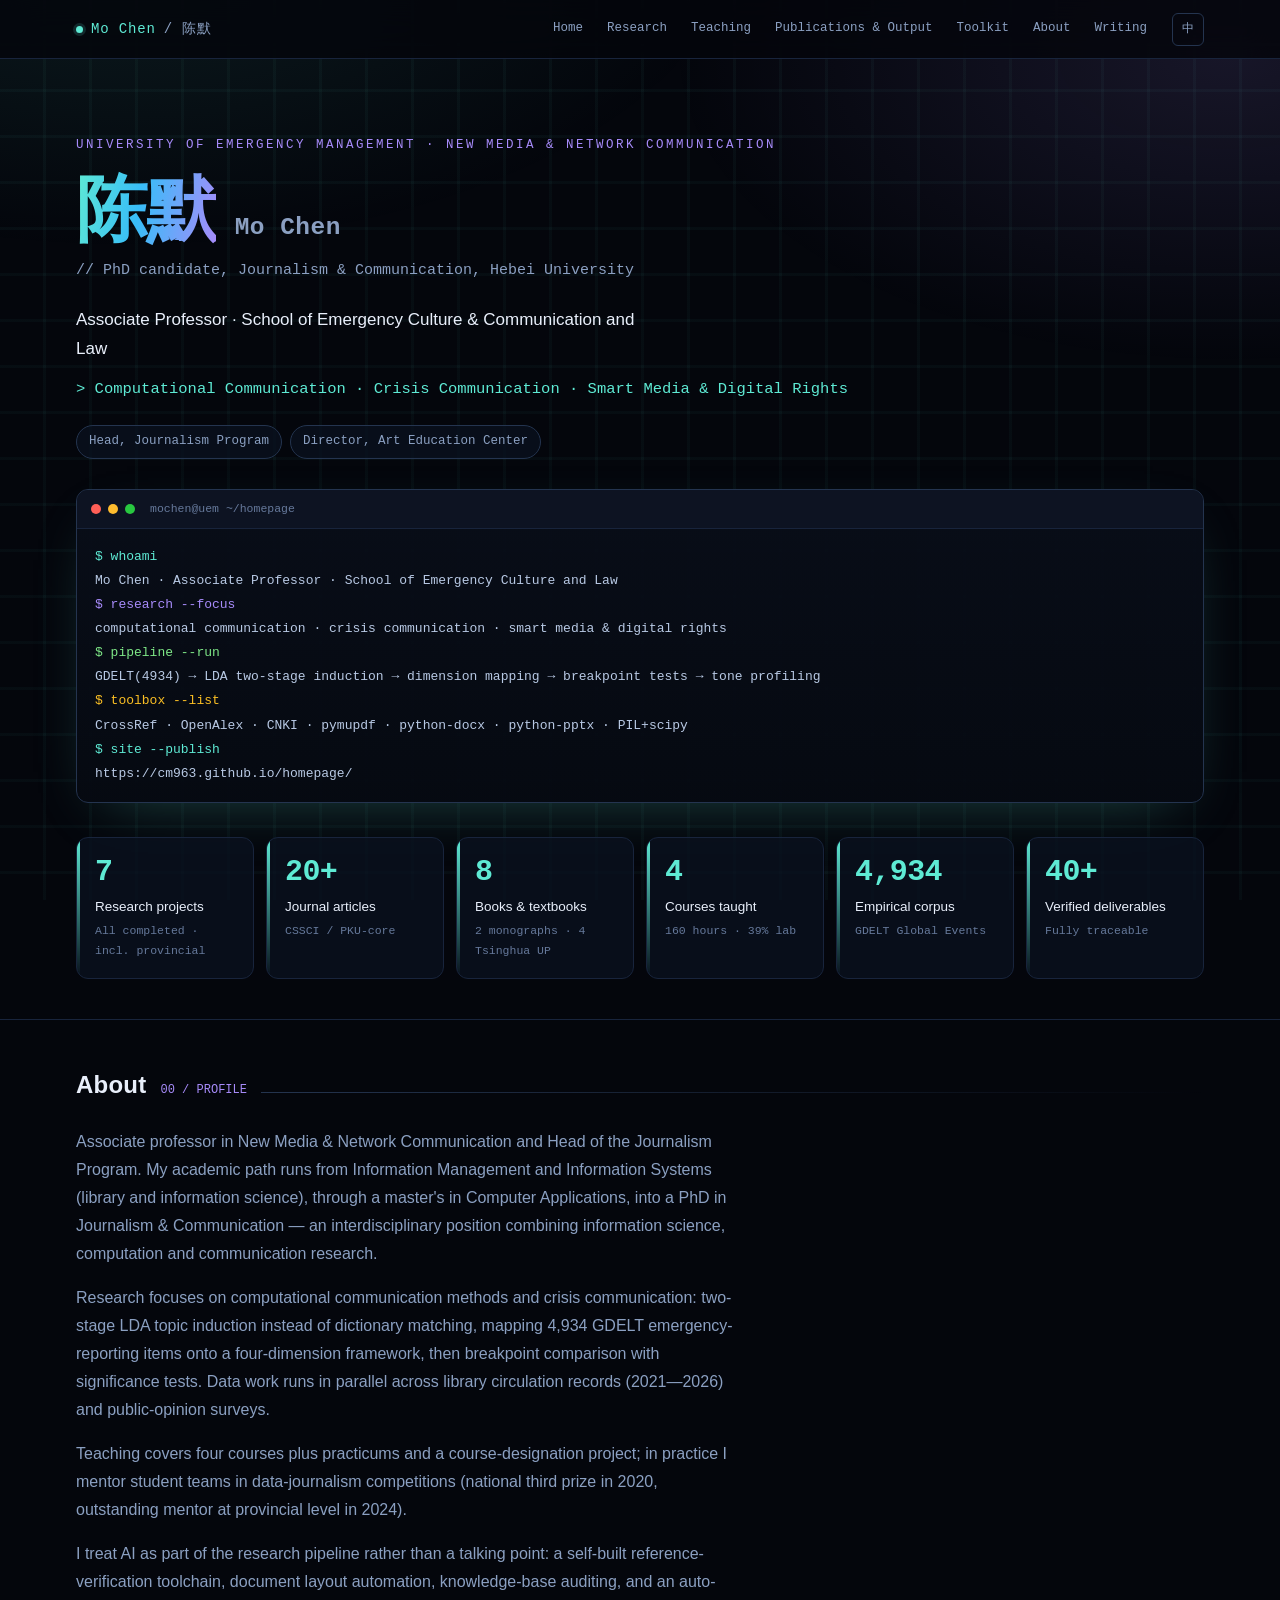
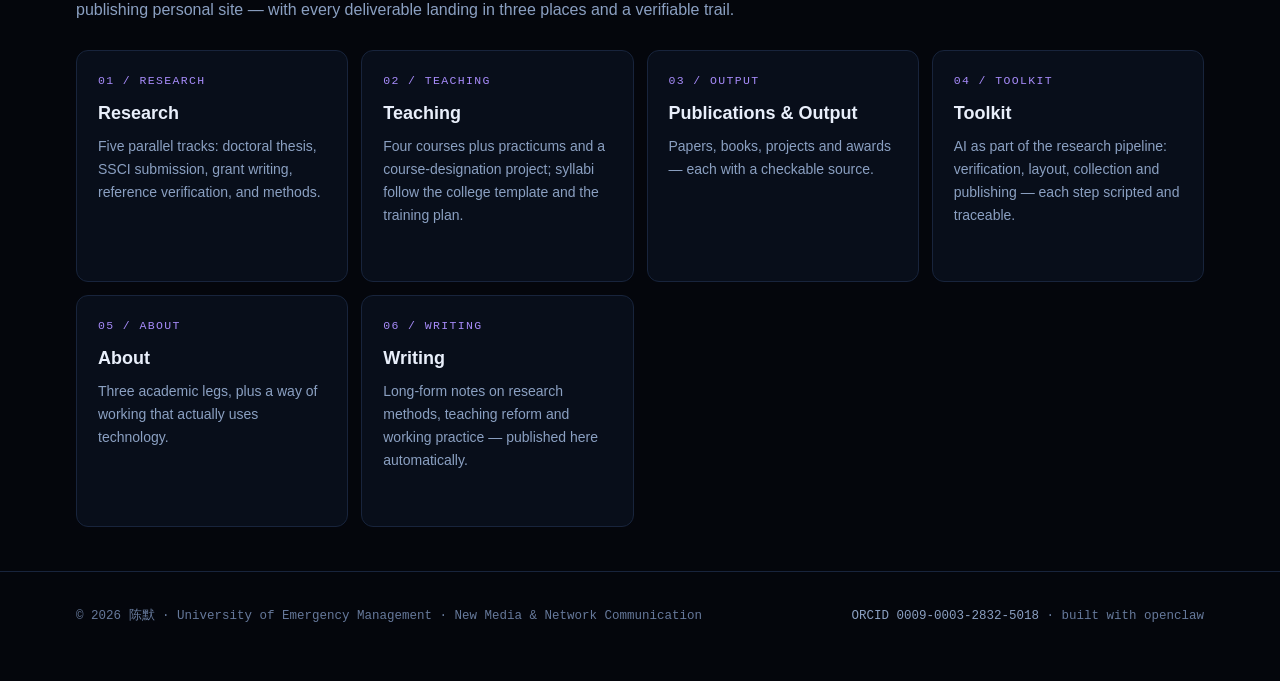
==== en/index.html @ 8bb653a5 "sync homepage via git" ====
<!DOCTYPE html>
<html lang="en">
<head>
<meta charset="utf-8">
<meta name="viewport" content="width=device-width,initial-scale=1">
<title>陈默 · Associate Professor · School of Emergency Culture &amp; Communication and Law</title>
<meta name="description" content="Computational Communication · Crisis Communication · Smart Media &amp; Digital Rights">
<meta property="og:title" content="陈默 · Associate Professor · School of Emergency Culture &amp; Communication and Law">
<meta property="og:description" content="Computational Communication · Crisis Communication · Smart Media &amp; Digital Rights">
<link rel="stylesheet" href="../assets/style.css">
</head>
<body>
<div id="prog"></div>
<header class="top"><div class="wrap">
<a class="brand" href="../index.html"><span class="dot"></span>Mo Chen <span>/ 陈默</span></a>
<nav><a href="../index.html">Home</a><a href="../research.html">Research</a><a href="../teaching.html">Teaching</a><a href="../publications.html">Publications &amp; Output</a><a href="../toolkit.html">Toolkit</a><a href="../about.html">About</a><a href="../posts.html">Writing</a></nav>
<a class="langbtn" href="../index.html">中</a>
</div></header>
<main><section class="hero"><div class="wrap"><div class="eyebrow">University of Emergency Management · New Media &amp; Network Communication</div><h1><em>陈默</em> <span class="en">Mo Chen</span></h1><div class="sub">// PhD candidate, Journalism &amp; Communication, Hebei University</div><p class="role">Associate Professor · School of Emergency Culture &amp; Communication and Law</p><div class="tagline">&gt; Computational Communication · Crisis Communication · Smart Media &amp; Digital Rights</div><div class="chips"><span class="chip">Head, Journalism Program</span><span class="chip">Director, Art Education Center</span></div><div class='term reveal'><div class='bar'><i></i><i></i><i></i><span>mochen@uem ~/homepage</span></div><pre><span class="p">$ whoami</span><br>Mo Chen · Associate Professor · School of Emergency Culture and Law<br><span class="c">$ research --focus</span><br>computational communication · crisis communication · smart media &amp; digital rights<br><span class="s">$ pipeline --run</span><br>GDELT(4934) → LDA two-stage induction → dimension mapping → breakpoint tests → tone profiling<br><span class="k">$ toolbox --list</span><br>CrossRef · OpenAlex · CNKI · pymupdf · python-docx · python-pptx · PIL+scipy<br><span class="p">$ site --publish</span><br>https://cm963.github.io/homepage/</pre></div><div class='stats'><div class='stat reveal'><div class='v' data-count='7' data-suffix=''>0</div><div class='l'>Research projects</div><div class='s'>All completed · incl. provincial</div></div><div class='stat reveal'><div class='v' data-count='20' data-suffix='+'>0</div><div class='l'>Journal articles</div><div class='s'>CSSCI / PKU-core</div></div><div class='stat reveal'><div class='v' data-count='8' data-suffix=''>0</div><div class='l'>Books &amp; textbooks</div><div class='s'>2 monographs · 4 Tsinghua UP</div></div><div class='stat reveal'><div class='v' data-count='4' data-suffix=''>0</div><div class='l'>Courses taught</div><div class='s'>160 hours · 39% lab</div></div><div class='stat reveal'><div class='v' data-count='4934' data-suffix=''>0</div><div class='l'>Empirical corpus</div><div class='s'>GDELT Global Events</div></div><div class='stat reveal'><div class='v' data-count='40' data-suffix='+'>0</div><div class='l'>Verified deliverables</div><div class='s'>Fully traceable</div></div></div></div></section><section class="pg"><div class="wrap"><div class="sec-head"><h2>About</h2><span class="n">00 / PROFILE</span><span class="line"></span></div><div class="lead"><p>Associate professor in New Media &amp; Network Communication and Head of the Journalism Program. My academic path runs from Information Management and Information Systems (library and information science), through a master's in Computer Applications, into a PhD in Journalism &amp; Communication — an interdisciplinary position combining information science, computation and communication research.</p><p>Research focuses on computational communication methods and crisis communication: two-stage LDA topic induction instead of dictionary matching, mapping 4,934 GDELT emergency-reporting items onto a four-dimension framework, then breakpoint comparison with significance tests. Data work runs in parallel across library circulation records (2021—2026) and public-opinion surveys.</p><p>Teaching covers four courses plus practicums and a course-designation project; in practice I mentor student teams in data-journalism competitions (national third prize in 2020, outstanding mentor at provincial level in 2024).</p><p>I treat AI as part of the research pipeline rather than a talking point: a self-built reference-verification toolchain, document layout automation, knowledge-base auditing, and an auto-publishing personal site — with every deliverable landing in three places and a verifiable trail.</p></div><div class='navcards'><a class='navcard reveal' href='../research.html'><div class='k'>01 / RESEARCH</div><h3>Research</h3><p>Five parallel tracks: doctoral thesis, SSCI submission, grant writing, reference verification, and methods.</p><div class='go'>→ open</div></a><a class='navcard reveal' href='../teaching.html'><div class='k'>02 / TEACHING</div><h3>Teaching</h3><p>Four courses plus practicums and a course-designation project; syllabi follow the college template and the training plan.</p><div class='go'>→ open</div></a><a class='navcard reveal' href='../publications.html'><div class='k'>03 / OUTPUT</div><h3>Publications &amp; Output</h3><p>Papers, books, projects and awards — each with a checkable source.</p><div class='go'>→ open</div></a><a class='navcard reveal' href='../toolkit.html'><div class='k'>04 / TOOLKIT</div><h3>Toolkit</h3><p>AI as part of the research pipeline: verification, layout, collection and publishing — each step scripted and traceable.</p><div class='go'>→ open</div></a><a class='navcard reveal' href='../about.html'><div class='k'>05 / ABOUT</div><h3>About</h3><p>Three academic legs, plus a way of working that actually uses technology.</p><div class='go'>→ open</div></a><a class='navcard reveal' href='../posts.html'><div class='k'>06 / WRITING</div><h3>Writing</h3><p>Long-form notes on research methods, teaching reform and working practice — published here automatically.</p><div class='go'>→ open</div></a></div></div></section></main>
<footer><div class="wrap">
<span>© 2026 陈默 · University of Emergency Management · New Media &amp; Network Communication</span>
<span><a href="https://orcid.org/0009-0003-2832-5018">ORCID 0009-0003-2832-5018</a> · built with openclaw</span>
</div></footer>
<script src="../assets/app.js"></script>
</body>
</html>
---- assets/style.css ----
:root{
  --bg:#04060c;--bg2:#070b14;--panel:rgba(11,18,32,.72);--panel2:#0d1524;
  --line:#18243c;--line2:#24344f;
  --text:#e9effb;--muted:#8ba0c2;--dim:#66799b;
  --accent:#5eead4;--accent2:#a78bfa;--accent3:#38bdf8;--warn:#fbbf24;
  --mono:ui-monospace,SFMono-Regular,"SF Mono",Menlo,Consolas,monospace;
  --sans:-apple-system,BlinkMacSystemFont,"PingFang SC","Hiragino Sans GB","Microsoft YaHei",Segoe UI,Roboto,sans-serif;
  --max:1180px;
}
*{box-sizing:border-box}
html{scroll-behavior:smooth}
body{margin:0;background:var(--bg);color:var(--text);font-family:var(--sans);font-size:16px;line-height:1.75;
  -webkit-font-smoothing:antialiased;overflow-x:hidden}
body::before{content:"";position:fixed;inset:0;pointer-events:none;z-index:0;
  background:
    radial-gradient(1000px 520px at 10% -8%,rgba(94,234,212,.10),transparent 62%),
    radial-gradient(900px 500px at 96% 6%,rgba(167,139,250,.12),transparent 62%),
    linear-gradient(transparent 94%,rgba(94,234,212,.035) 94%) 0 0/100% 46px,
    linear-gradient(90deg,transparent 94%,rgba(94,234,212,.035) 94%) 0 0/46px 100%}
body::after{content:"";position:fixed;inset:0;pointer-events:none;z-index:1;opacity:.35;
  background:repeating-linear-gradient(0deg,rgba(255,255,255,.014) 0 1px,transparent 1px 3px)}
.wrap{max-width:var(--max);margin:0 auto;padding:0 26px;position:relative;z-index:2}

/* progress bar */
#prog{position:fixed;top:0;left:0;height:2px;width:0;z-index:60;
  background:linear-gradient(90deg,var(--accent),var(--accent3),var(--accent2));box-shadow:0 0 10px rgba(94,234,212,.6)}

/* top bar */
.top{position:sticky;top:0;z-index:40;backdrop-filter:blur(16px);background:rgba(4,6,12,.82);border-bottom:1px solid var(--line)}
.top .wrap{display:flex;align-items:center;gap:14px;height:58px;flex-wrap:nowrap;overflow-x:auto}
.brand{font-family:var(--mono);font-size:14px;letter-spacing:.06em;color:var(--accent);text-decoration:none;white-space:nowrap;display:flex;align-items:center;gap:8px}
.brand .dot{width:7px;height:7px;border-radius:50%;background:var(--accent);box-shadow:0 0 0 3px rgba(94,234,212,.15);animation:pulse 2.4s infinite}
.brand span{color:var(--muted)}
nav{margin-left:auto;display:flex;gap:2px}
nav a{font-family:var(--mono);font-size:12.5px;color:var(--muted);text-decoration:none;padding:6px 10px;border-radius:6px;
  border:1px solid transparent;transition:.18s;white-space:nowrap}
nav a:hover{color:var(--accent);border-color:var(--line2);background:rgba(94,234,212,.06)}
nav a.on{color:var(--accent);border-color:rgba(94,234,212,.35);background:rgba(94,234,212,.08)}
.langbtn{font-family:var(--mono);font-size:12px;color:var(--muted);text-decoration:none;border:1px solid var(--line2);border-radius:6px;padding:5px 9px;transition:.18s;white-space:nowrap}
.langbtn:hover{color:var(--accent2);border-color:var(--accent2)}
@keyframes pulse{50%{opacity:.35}}

/* hero */
.hero{padding:76px 0 40px;position:relative}
.eyebrow{font-family:var(--mono);font-size:12.5px;color:var(--accent2);letter-spacing:.2em;text-transform:uppercase;margin-bottom:16px}
h1{font-size:clamp(40px,7.5vw,72px);line-height:1.02;margin:0 0 8px;font-weight:800;letter-spacing:-.025em}
h1 em{font-style:normal;background:linear-gradient(100deg,var(--accent),var(--accent3) 45%,var(--accent2));
  -webkit-background-clip:text;background-clip:text;color:transparent}
h1 .en{font-size:.34em;color:var(--muted);font-family:var(--mono);font-weight:600;letter-spacing:.02em}
.sub{font-family:var(--mono);font-size:15px;color:var(--muted);margin:12px 0 0}
.role{font-size:17px;margin:20px 0 0;max-width:62ch}
.tagline{margin-top:12px;color:var(--accent);font-size:15.5px;font-family:var(--mono)}
.chips{display:flex;gap:8px;flex-wrap:wrap;margin-top:22px}
.chip{font-family:var(--mono);font-size:12.5px;color:var(--muted);border:1px solid var(--line2);border-radius:999px;
  padding:5px 12px;background:var(--panel);transition:.18s}
.chip:hover{color:var(--accent);border-color:rgba(94,234,212,.4);transform:translateY(-1px)}

/* terminal */
.term{margin-top:30px;border:1px solid var(--line2);border-radius:12px;background:linear-gradient(180deg,rgba(9,14,25,.95),rgba(6,10,18,.95));
  overflow:hidden;box-shadow:0 20px 60px -30px rgba(94,234,212,.35)}
.term .bar{display:flex;align-items:center;gap:7px;padding:9px 14px;border-bottom:1px solid var(--line);background:rgba(14,21,36,.9)}
.term .bar i{width:10px;height:10px;border-radius:50%;display:block}
.term .bar i:nth-child(1){background:#ff5f57}.term .bar i:nth-child(2){background:#febc2e}.term .bar i:nth-child(3){background:#28c840}
.term .bar span{margin-left:8px;font-family:var(--mono);font-size:11.5px;color:var(--dim)}
.term pre{margin:0;padding:16px 18px;font-family:var(--mono);font-size:13px;line-height:1.85;color:#b8c9e4;overflow-x:auto;white-space:pre-wrap}
.term .p{color:var(--accent)}.term .c{color:var(--accent2)}.term .k{color:var(--warn)}.term .s{color:#7ee787}

/* stat grid */
.stats{display:grid;grid-template-columns:repeat(auto-fit,minmax(168px,1fr));gap:12px;margin-top:34px}
.stat{position:relative;padding:18px 18px 16px;border:1px solid var(--line);border-radius:12px;background:var(--panel);overflow:hidden;transition:.2s}
.stat:hover{border-color:rgba(94,234,212,.4);transform:translateY(-2px)}
.stat::before{content:"";position:absolute;left:0;top:0;width:3px;height:100%;background:linear-gradient(180deg,var(--accent),transparent)}
.stat .v{font-family:var(--mono);font-size:30px;font-weight:700;color:var(--accent);line-height:1.1;letter-spacing:-.02em}
.stat .v i{font-style:normal;font-size:16px;color:var(--accent2)}
.stat .l{font-size:13.5px;color:var(--text);margin-top:6px}
.stat .s{font-family:var(--mono);font-size:11.5px;color:var(--dim);margin-top:3px}

/* sections */
section.pg{padding:44px 0;border-top:1px solid var(--line)}
.sec-head{display:flex;align-items:baseline;gap:14px;margin-bottom:22px;flex-wrap:wrap}
.sec-head h2{font-size:24px;margin:0;font-weight:700;letter-spacing:.01em}
.sec-head .n{font-family:var(--mono);font-size:12px;color:var(--accent2)}
.sec-head .line{flex:1;height:1px;background:linear-gradient(90deg,var(--line2),transparent);min-width:30px}
.lead{color:var(--muted);max-width:74ch;font-size:16px}
.lead strong{color:var(--text)}
.blk{margin-top:30px}
.blk>h3{font-size:17px;margin:0 0 14px;font-weight:650;display:flex;align-items:center;gap:9px}
.blk>h3::before{content:"";width:14px;height:2px;background:var(--accent);border-radius:2px}

.grid{display:grid;gap:13px}
.g2{grid-template-columns:repeat(auto-fit,minmax(292px,1fr))}
.card{position:relative;background:var(--panel);border:1px solid var(--line);border-radius:12px;padding:19px 21px;transition:.2s;backdrop-filter:blur(7px)}
.card:hover{border-color:rgba(94,234,212,.42);transform:translateY(-2px);box-shadow:0 10px 34px -16px rgba(94,234,212,.4)}
.card h4{margin:0 0 7px;font-size:16px;font-weight:650;line-height:1.5}
.card p{margin:0;color:var(--muted);font-size:14.5px}
.card .meta{font-family:var(--mono);font-size:12px;color:var(--accent2);margin-top:9px}

/* timeline */
.tl{position:relative;padding-left:26px}
.tl::before{content:"";position:absolute;left:6px;top:9px;bottom:9px;width:1px;background:linear-gradient(var(--accent),var(--line))}
.tl .item{position:relative;margin-bottom:22px}
.tl .item::before{content:"";position:absolute;left:-24px;top:7px;width:9px;height:9px;border-radius:50%;background:var(--bg);border:2px solid var(--accent);box-shadow:0 0 0 3px rgba(94,234,212,.1)}
.tl .t{font-family:var(--mono);font-size:12.5px;color:var(--accent)}
.tl .o{font-weight:650;font-size:15.5px;margin:2px 0 2px}
.tl .d{font-size:14.5px;color:var(--muted)}
.tl .n{font-size:13.5px;color:var(--dim);margin-top:3px}

/* publications */
.pub{display:grid;gap:9px}
.pub .row{background:var(--panel);border:1px solid var(--line);border-left:2px solid var(--line2);border-radius:0 10px 10px 0;padding:13px 17px;transition:.18s}
.pub .row:hover{border-left-color:var(--accent);background:var(--panel2);transform:translateX(2px)}
.pub .ti{font-size:15.5px;font-weight:600;line-height:1.55}
.pub .au{font-size:13.5px;color:var(--muted);margin-top:3px}
.pub .so{font-family:var(--mono);font-size:12.5px;color:var(--dim);margin-top:5px}
.badge{font-family:var(--mono);font-size:11px;padding:1px 7px;border-radius:5px;margin-left:8px;border:1px solid rgba(167,139,250,.4);color:var(--accent2);vertical-align:2px}
.badge.gold{border-color:rgba(251,191,36,.45);color:var(--warn)}

/* table */
.tbl{width:100%;border-collapse:collapse;font-size:14px;overflow:hidden;border:1px solid var(--line);border-radius:12px}
.tbl th{font-family:var(--mono);font-size:12px;color:var(--accent);text-align:left;padding:11px 14px;background:rgba(94,234,212,.06);border-bottom:1px solid var(--line2);white-space:nowrap}
.tbl td{padding:11px 14px;border-bottom:1px solid var(--line);color:var(--muted);vertical-align:top}
.tbl tr:last-child td{border-bottom:none}
.tbl tr:hover td{background:rgba(94,234,212,.035);color:var(--text)}
.tbl td:first-child{color:var(--text)}

/* code */
.code{margin:0;border:1px solid var(--line2);border-radius:12px;background:rgba(4,8,16,.85);padding:16px 18px;overflow-x:auto}
.code code{font-family:var(--mono);font-size:12.8px;line-height:1.9;color:#a9c0e0;white-space:pre}
.code .cm{color:var(--accent)}

/* bars */
.bars{display:grid;gap:11px}
.bar .lb{display:flex;justify-content:space-between;font-size:13.5px;color:var(--muted);margin-bottom:5px}
.bar .lb b{font-family:var(--mono);color:var(--accent);font-weight:600}
.bar .track{height:7px;border-radius:99px;background:rgba(24,36,60,.9);overflow:hidden;border:1px solid var(--line)}
.bar .fill{height:100%;border-radius:99px;background:linear-gradient(90deg,var(--accent),var(--accent3));width:0;transition:width 1.1s cubic-bezier(.22,1,.36,1)}

/* tags */
.tags{display:flex;flex-wrap:wrap;gap:8px}
.tags span{font-family:var(--mono);font-size:12.5px;color:var(--muted);border:1px solid var(--line2);border-radius:7px;padding:5px 11px;background:var(--panel);transition:.16s}
.tags span:hover{color:var(--accent);border-color:rgba(94,234,212,.42);transform:translateY(-1px)}

/* home cards to sub pages */
.navcards{display:grid;grid-template-columns:repeat(auto-fit,minmax(268px,1fr));gap:13px;margin-top:26px}
.navcard{display:block;text-decoration:none;color:inherit;position:relative;background:var(--panel);border:1px solid var(--line);
  border-radius:12px;padding:20px 21px;transition:.2s;overflow:hidden}
.navcard:hover{border-color:rgba(94,234,212,.45);transform:translateY(-3px);box-shadow:0 14px 40px -20px rgba(94,234,212,.45)}
.navcard .k{font-family:var(--mono);font-size:11.5px;color:var(--accent2);letter-spacing:.12em}
.navcard h3{margin:7px 0 6px;font-size:18px;font-weight:650}
.navcard p{margin:0;color:var(--muted);font-size:14px;line-height:1.65}
.navcard .go{margin-top:12px;font-family:var(--mono);font-size:12px;color:var(--accent);opacity:0;transform:translateX(-6px);transition:.2s}
.navcard:hover .go{opacity:1;transform:none}

/* posts */
.posts{display:grid;gap:11px}
.post{background:var(--panel);border:1px solid var(--line);border-radius:12px;padding:17px 19px;transition:.18s}
.post:hover{border-color:rgba(56,189,248,.45)}
.post .date{font-family:var(--mono);font-size:12px;color:var(--accent3)}
.post h4{margin:5px 0 5px;font-size:17px}
.post p{margin:0;color:var(--muted);font-size:14.5px}
.empty{color:var(--dim);font-family:var(--mono);font-size:13px;border:1px dashed var(--line2);border-radius:12px;padding:22px;text-align:center}

.reveal{opacity:0;transform:translateY(14px);transition:opacity .6s ease,transform .6s cubic-bezier(.22,1,.36,1)}
.reveal.in{opacity:1;transform:none}

footer{padding:34px 0 54px;border-top:1px solid var(--line);color:var(--dim);font-family:var(--mono);font-size:12.5px}
footer .wrap{display:flex;justify-content:space-between;gap:14px;flex-wrap:wrap}
footer a{color:var(--muted);text-decoration:none}
footer a:hover{color:var(--accent)}

@media (max-width:760px){
  .hero{padding:48px 0 30px}
  nav{display:none}
  .tbl{font-size:13px}
  .tbl th,.tbl td{padding:9px 10px}
}
@media (prefers-reduced-motion:reduce){*{animation:none!important;transition:none!important;scroll-behavior:auto}}
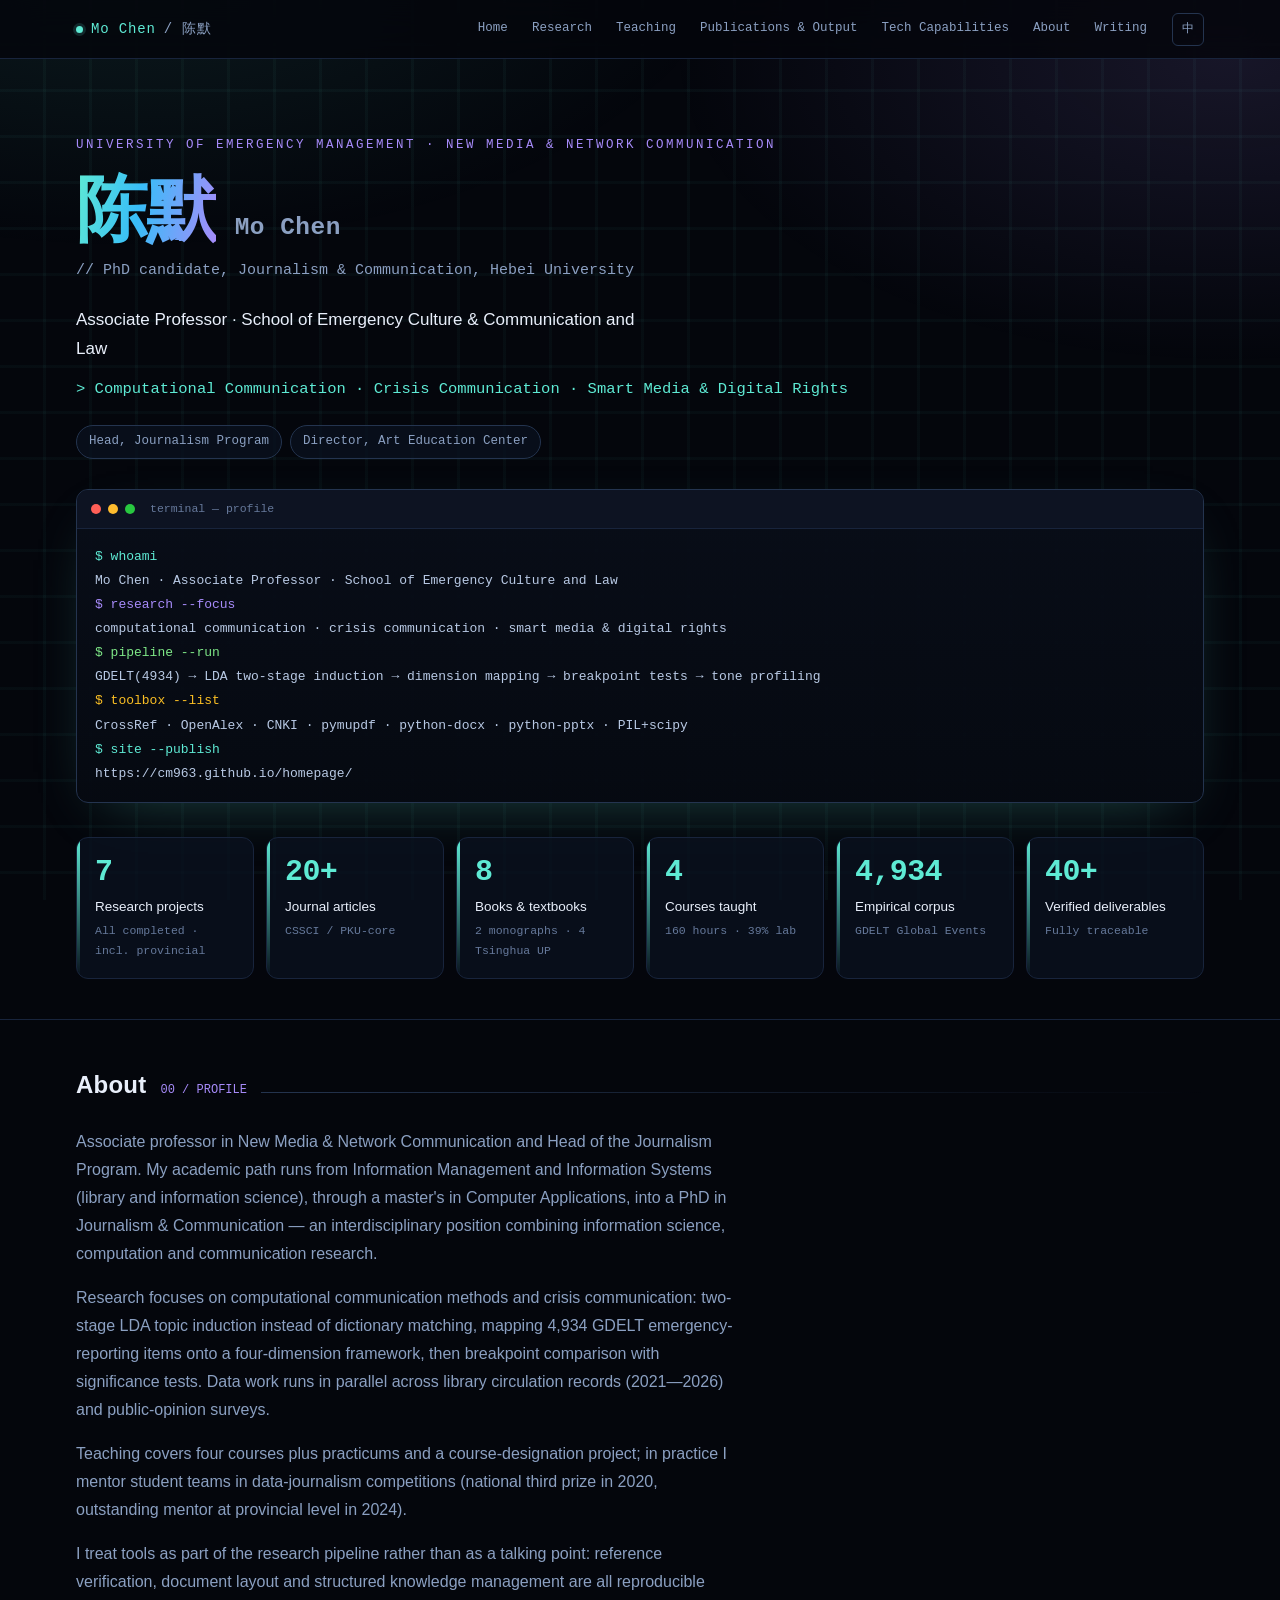
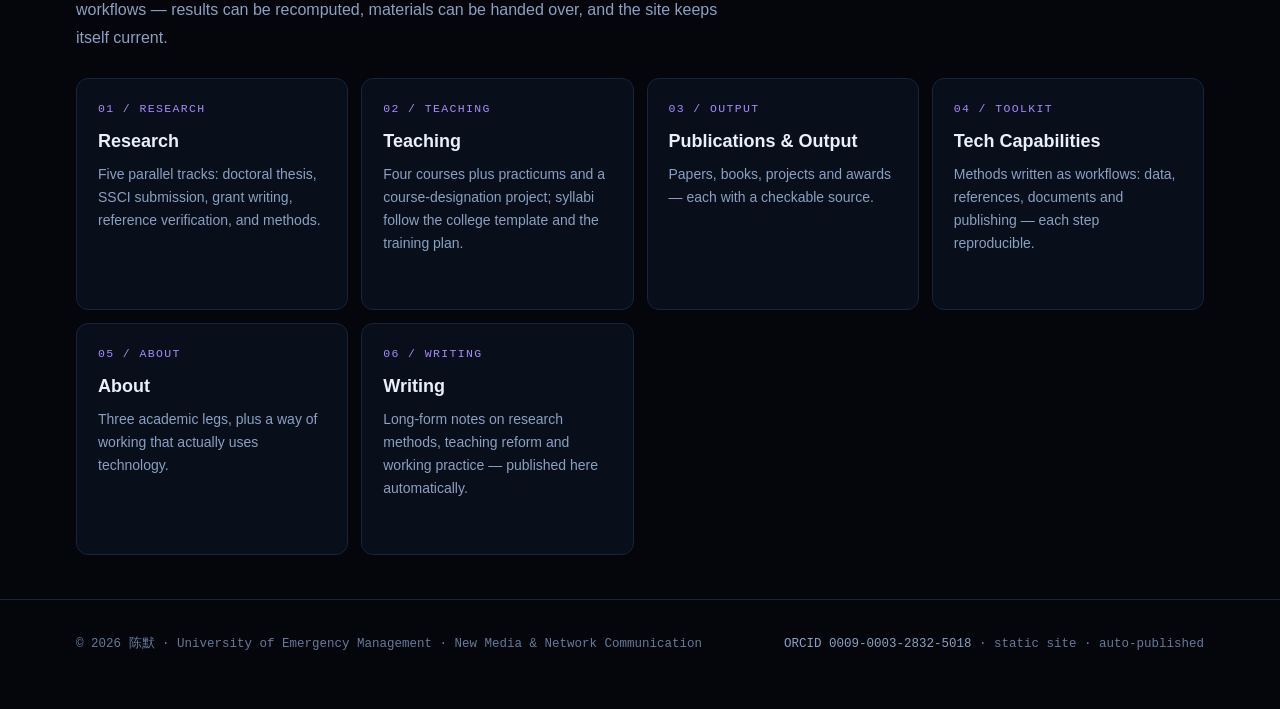
==== commit bd8c1088: "update homepage 2026-11-11 20:11" ====
--- a/en/index.html
+++ b/en/index.html
@@ -13,13 +13,13 @@
 <div id="prog"></div>
 <header class="top"><div class="wrap">
 <a class="brand" href="../index.html"><span class="dot"></span>Mo Chen <span>/ 陈默</span></a>
-<nav><a href="../index.html">Home</a><a href="../research.html">Research</a><a href="../teaching.html">Teaching</a><a href="../publications.html">Publications &amp; Output</a><a href="../toolkit.html">Toolkit</a><a href="../about.html">About</a><a href="../posts.html">Writing</a></nav>
+<nav><a href="../index.html">Home</a><a href="../research.html">Research</a><a href="../teaching.html">Teaching</a><a href="../publications.html">Publications &amp; Output</a><a href="../toolkit.html">Tech Capabilities</a><a href="../about.html">About</a><a href="../posts.html">Writing</a></nav>
 <a class="langbtn" href="../index.html">中</a>
 </div></header>
-<main><section class="hero"><div class="wrap"><div class="eyebrow">University of Emergency Management · New Media &amp; Network Communication</div><h1><em>陈默</em> <span class="en">Mo Chen</span></h1><div class="sub">// PhD candidate, Journalism &amp; Communication, Hebei University</div><p class="role">Associate Professor · School of Emergency Culture &amp; Communication and Law</p><div class="tagline">&gt; Computational Communication · Crisis Communication · Smart Media &amp; Digital Rights</div><div class="chips"><span class="chip">Head, Journalism Program</span><span class="chip">Director, Art Education Center</span></div><div class='term reveal'><div class='bar'><i></i><i></i><i></i><span>mochen@uem ~/homepage</span></div><pre><span class="p">$ whoami</span><br>Mo Chen · Associate Professor · School of Emergency Culture and Law<br><span class="c">$ research --focus</span><br>computational communication · crisis communication · smart media &amp; digital rights<br><span class="s">$ pipeline --run</span><br>GDELT(4934) → LDA two-stage induction → dimension mapping → breakpoint tests → tone profiling<br><span class="k">$ toolbox --list</span><br>CrossRef · OpenAlex · CNKI · pymupdf · python-docx · python-pptx · PIL+scipy<br><span class="p">$ site --publish</span><br>https://cm963.github.io/homepage/</pre></div><div class='stats'><div class='stat reveal'><div class='v' data-count='7' data-suffix=''>0</div><div class='l'>Research projects</div><div class='s'>All completed · incl. provincial</div></div><div class='stat reveal'><div class='v' data-count='20' data-suffix='+'>0</div><div class='l'>Journal articles</div><div class='s'>CSSCI / PKU-core</div></div><div class='stat reveal'><div class='v' data-count='8' data-suffix=''>0</div><div class='l'>Books &amp; textbooks</div><div class='s'>2 monographs · 4 Tsinghua UP</div></div><div class='stat reveal'><div class='v' data-count='4' data-suffix=''>0</div><div class='l'>Courses taught</div><div class='s'>160 hours · 39% lab</div></div><div class='stat reveal'><div class='v' data-count='4934' data-suffix=''>0</div><div class='l'>Empirical corpus</div><div class='s'>GDELT Global Events</div></div><div class='stat reveal'><div class='v' data-count='40' data-suffix='+'>0</div><div class='l'>Verified deliverables</div><div class='s'>Fully traceable</div></div></div></div></section><section class="pg"><div class="wrap"><div class="sec-head"><h2>About</h2><span class="n">00 / PROFILE</span><span class="line"></span></div><div class="lead"><p>Associate professor in New Media &amp; Network Communication and Head of the Journalism Program. My academic path runs from Information Management and Information Systems (library and information science), through a master's in Computer Applications, into a PhD in Journalism &amp; Communication — an interdisciplinary position combining information science, computation and communication research.</p><p>Research focuses on computational communication methods and crisis communication: two-stage LDA topic induction instead of dictionary matching, mapping 4,934 GDELT emergency-reporting items onto a four-dimension framework, then breakpoint comparison with significance tests. Data work runs in parallel across library circulation records (2021—2026) and public-opinion surveys.</p><p>Teaching covers four courses plus practicums and a course-designation project; in practice I mentor student teams in data-journalism competitions (national third prize in 2020, outstanding mentor at provincial level in 2024).</p><p>I treat AI as part of the research pipeline rather than a talking point: a self-built reference-verification toolchain, document layout automation, knowledge-base auditing, and an auto-publishing personal site — with every deliverable landing in three places and a verifiable trail.</p></div><div class='navcards'><a class='navcard reveal' href='../research.html'><div class='k'>01 / RESEARCH</div><h3>Research</h3><p>Five parallel tracks: doctoral thesis, SSCI submission, grant writing, reference verification, and methods.</p><div class='go'>→ open</div></a><a class='navcard reveal' href='../teaching.html'><div class='k'>02 / TEACHING</div><h3>Teaching</h3><p>Four courses plus practicums and a course-designation project; syllabi follow the college template and the training plan.</p><div class='go'>→ open</div></a><a class='navcard reveal' href='../publications.html'><div class='k'>03 / OUTPUT</div><h3>Publications &amp; Output</h3><p>Papers, books, projects and awards — each with a checkable source.</p><div class='go'>→ open</div></a><a class='navcard reveal' href='../toolkit.html'><div class='k'>04 / TOOLKIT</div><h3>Toolkit</h3><p>AI as part of the research pipeline: verification, layout, collection and publishing — each step scripted and traceable.</p><div class='go'>→ open</div></a><a class='navcard reveal' href='../about.html'><div class='k'>05 / ABOUT</div><h3>About</h3><p>Three academic legs, plus a way of working that actually uses technology.</p><div class='go'>→ open</div></a><a class='navcard reveal' href='../posts.html'><div class='k'>06 / WRITING</div><h3>Writing</h3><p>Long-form notes on research methods, teaching reform and working practice — published here automatically.</p><div class='go'>→ open</div></a></div></div></section></main>
+<main><section class="hero"><div class="wrap"><div class="eyebrow">University of Emergency Management · New Media &amp; Network Communication</div><h1><em>陈默</em> <span class="en">Mo Chen</span></h1><div class="sub">// PhD candidate, Journalism &amp; Communication, Hebei University</div><p class="role">Associate Professor · School of Emergency Culture &amp; Communication and Law</p><div class="tagline">&gt; Computational Communication · Crisis Communication · Smart Media &amp; Digital Rights</div><div class="chips"><span class="chip">Head, Journalism Program</span><span class="chip">Director, Art Education Center</span></div><div class='term reveal'><div class='bar'><i></i><i></i><i></i><span>terminal — profile</span></div><pre><span class="p">$ whoami</span><br>Mo Chen · Associate Professor · School of Emergency Culture and Law<br><span class="c">$ research --focus</span><br>computational communication · crisis communication · smart media &amp; digital rights<br><span class="s">$ pipeline --run</span><br>GDELT(4934) → LDA two-stage induction → dimension mapping → breakpoint tests → tone profiling<br><span class="k">$ toolbox --list</span><br>CrossRef · OpenAlex · CNKI · pymupdf · python-docx · python-pptx · PIL+scipy<br><span class="p">$ site --publish</span><br>https://cm963.github.io/homepage/</pre></div><div class='stats'><div class='stat reveal'><div class='v' data-count='7' data-suffix=''>0</div><div class='l'>Research projects</div><div class='s'>All completed · incl. provincial</div></div><div class='stat reveal'><div class='v' data-count='20' data-suffix='+'>0</div><div class='l'>Journal articles</div><div class='s'>CSSCI / PKU-core</div></div><div class='stat reveal'><div class='v' data-count='8' data-suffix=''>0</div><div class='l'>Books &amp; textbooks</div><div class='s'>2 monographs · 4 Tsinghua UP</div></div><div class='stat reveal'><div class='v' data-count='4' data-suffix=''>0</div><div class='l'>Courses taught</div><div class='s'>160 hours · 39% lab</div></div><div class='stat reveal'><div class='v' data-count='4934' data-suffix=''>0</div><div class='l'>Empirical corpus</div><div class='s'>GDELT Global Events</div></div><div class='stat reveal'><div class='v' data-count='40' data-suffix='+'>0</div><div class='l'>Verified deliverables</div><div class='s'>Fully traceable</div></div></div></div></section><section class="pg"><div class="wrap"><div class="sec-head"><h2>About</h2><span class="n">00 / PROFILE</span><span class="line"></span></div><div class="lead"><p>Associate professor in New Media &amp; Network Communication and Head of the Journalism Program. My academic path runs from Information Management and Information Systems (library and information science), through a master's in Computer Applications, into a PhD in Journalism &amp; Communication — an interdisciplinary position combining information science, computation and communication research.</p><p>Research focuses on computational communication methods and crisis communication: two-stage LDA topic induction instead of dictionary matching, mapping 4,934 GDELT emergency-reporting items onto a four-dimension framework, then breakpoint comparison with significance tests. Data work runs in parallel across library circulation records (2021—2026) and public-opinion surveys.</p><p>Teaching covers four courses plus practicums and a course-designation project; in practice I mentor student teams in data-journalism competitions (national third prize in 2020, outstanding mentor at provincial level in 2024).</p><p>I treat tools as part of the research pipeline rather than as a talking point: reference verification, document layout and structured knowledge management are all reproducible workflows — results can be recomputed, materials can be handed over, and the site keeps itself current.</p></div><div class='navcards'><a class='navcard reveal' href='../research.html'><div class='k'>01 / RESEARCH</div><h3>Research</h3><p>Five parallel tracks: doctoral thesis, SSCI submission, grant writing, reference verification, and methods.</p><div class='go'>→ open</div></a><a class='navcard reveal' href='../teaching.html'><div class='k'>02 / TEACHING</div><h3>Teaching</h3><p>Four courses plus practicums and a course-designation project; syllabi follow the college template and the training plan.</p><div class='go'>→ open</div></a><a class='navcard reveal' href='../publications.html'><div class='k'>03 / OUTPUT</div><h3>Publications &amp; Output</h3><p>Papers, books, projects and awards — each with a checkable source.</p><div class='go'>→ open</div></a><a class='navcard reveal' href='../toolkit.html'><div class='k'>04 / TOOLKIT</div><h3>Tech Capabilities</h3><p>Methods written as workflows: data, references, documents and publishing — each step reproducible.</p><div class='go'>→ open</div></a><a class='navcard reveal' href='../about.html'><div class='k'>05 / ABOUT</div><h3>About</h3><p>Three academic legs, plus a way of working that actually uses technology.</p><div class='go'>→ open</div></a><a class='navcard reveal' href='../posts.html'><div class='k'>06 / WRITING</div><h3>Writing</h3><p>Long-form notes on research methods, teaching reform and working practice — published here automatically.</p><div class='go'>→ open</div></a></div></div></section></main>
 <footer><div class="wrap">
 <span>© 2026 陈默 · University of Emergency Management · New Media &amp; Network Communication</span>
-<span><a href="https://orcid.org/0009-0003-2832-5018">ORCID 0009-0003-2832-5018</a> · built with openclaw</span>
+<span><a href="https://orcid.org/0009-0003-2832-5018">ORCID 0009-0003-2832-5018</a> · static site · auto-published</span>
 </div></footer>
 <script src="../assets/app.js"></script>
 </body>
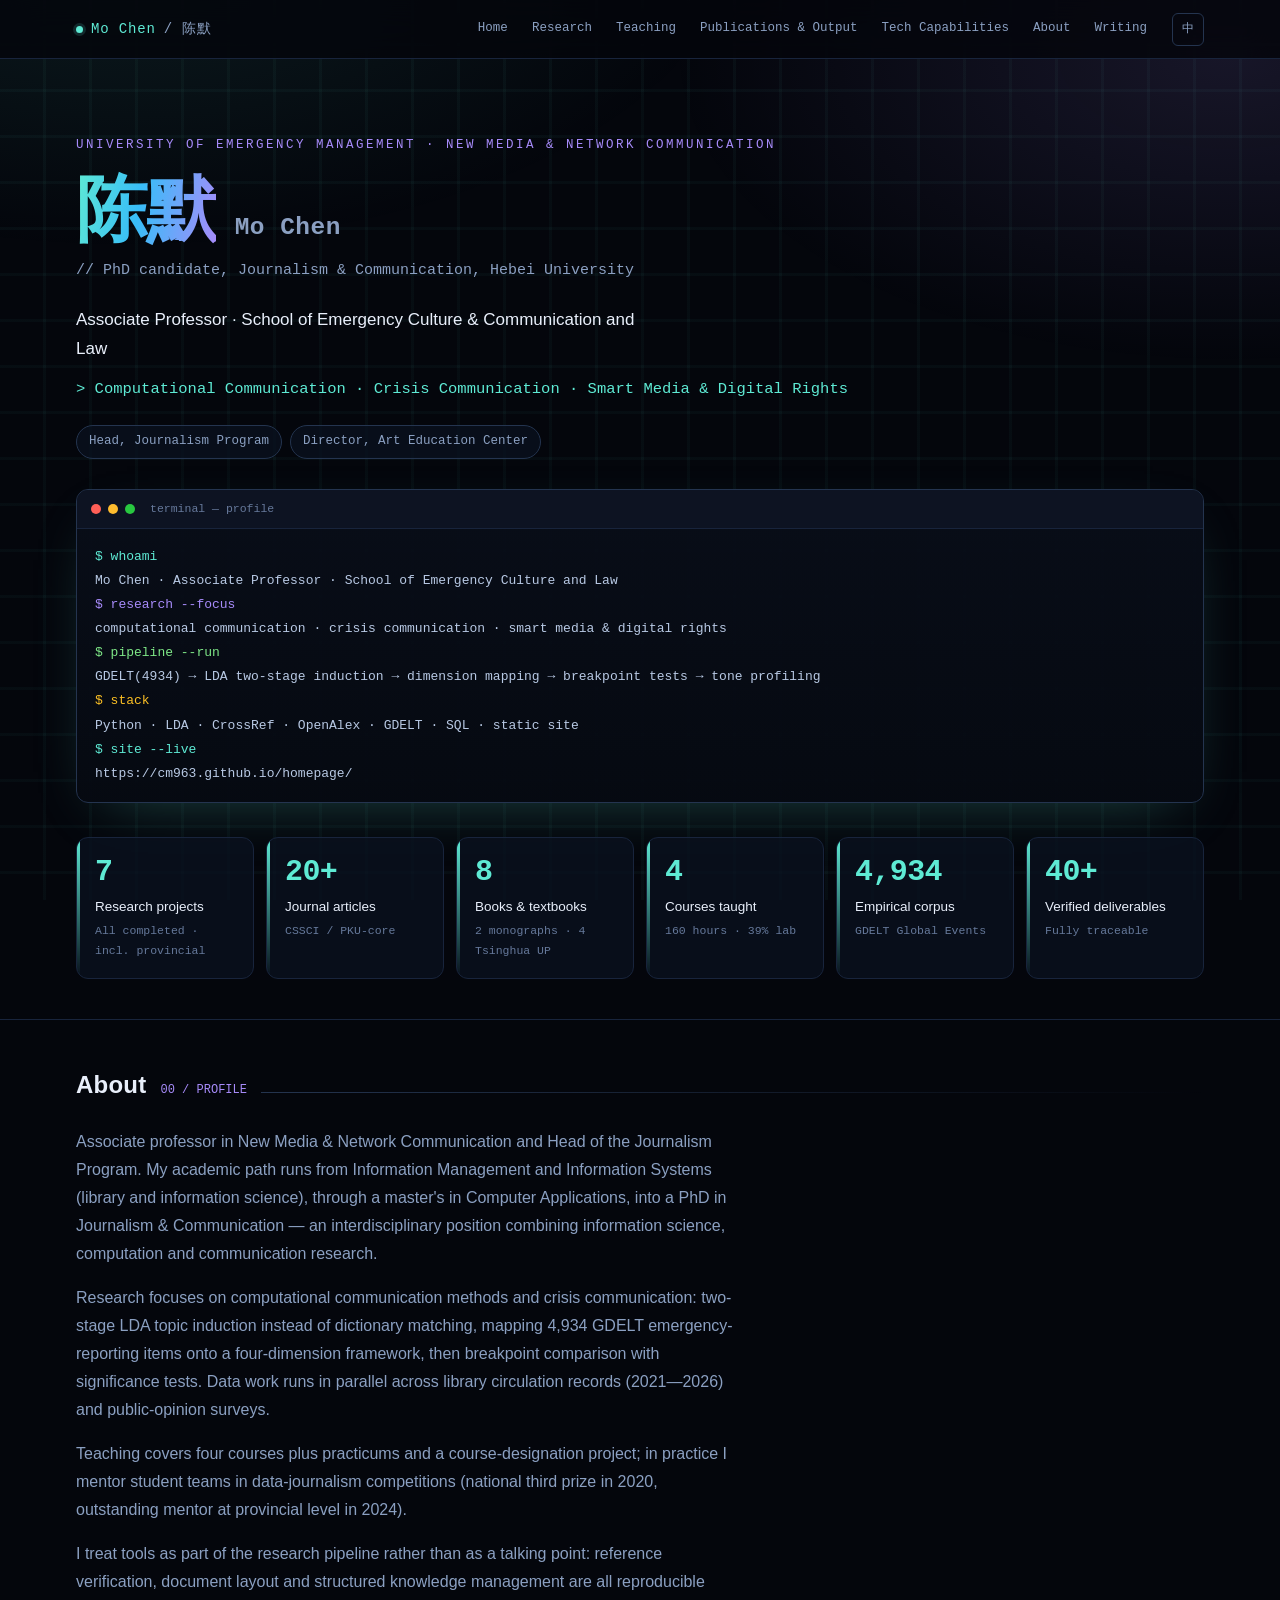
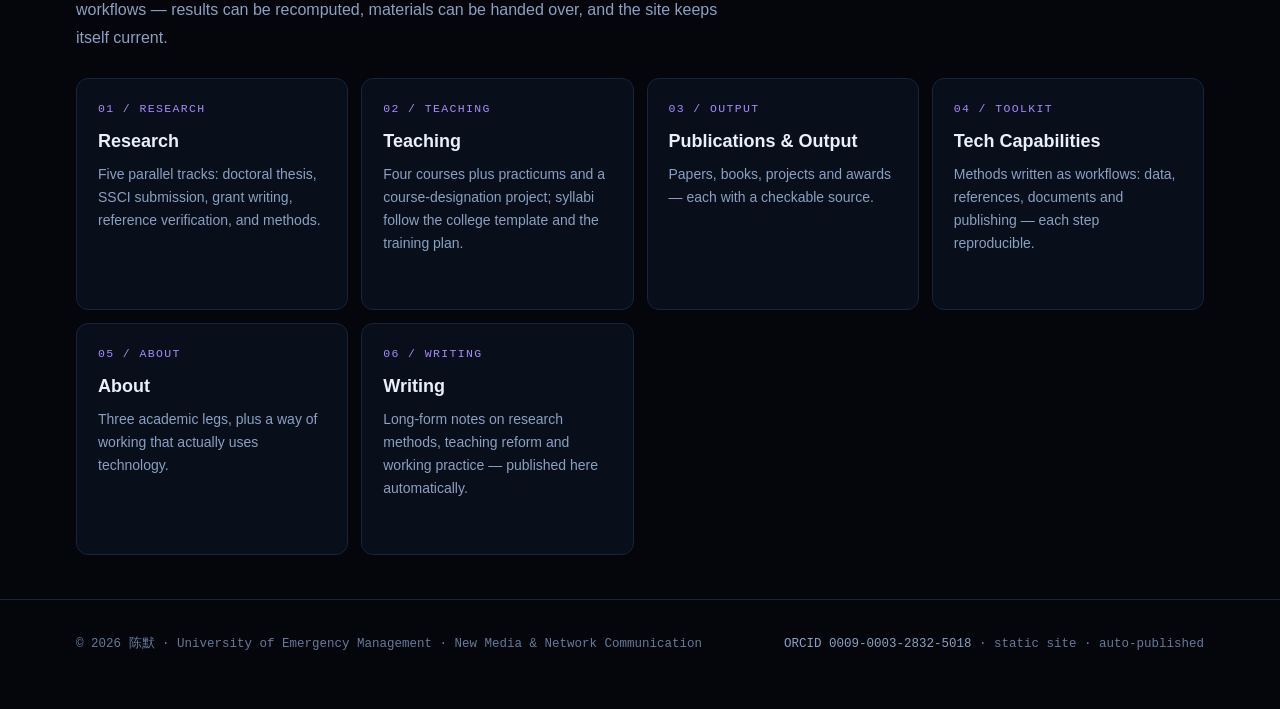
==== commit c659f967: "update homepage 2026-11-11 20:15" ====
--- a/en/index.html
+++ b/en/index.html
@@ -16,7 +16,7 @@
 <nav><a href="../index.html">Home</a><a href="../research.html">Research</a><a href="../teaching.html">Teaching</a><a href="../publications.html">Publications &amp; Output</a><a href="../toolkit.html">Tech Capabilities</a><a href="../about.html">About</a><a href="../posts.html">Writing</a></nav>
 <a class="langbtn" href="../index.html">中</a>
 </div></header>
-<main><section class="hero"><div class="wrap"><div class="eyebrow">University of Emergency Management · New Media &amp; Network Communication</div><h1><em>陈默</em> <span class="en">Mo Chen</span></h1><div class="sub">// PhD candidate, Journalism &amp; Communication, Hebei University</div><p class="role">Associate Professor · School of Emergency Culture &amp; Communication and Law</p><div class="tagline">&gt; Computational Communication · Crisis Communication · Smart Media &amp; Digital Rights</div><div class="chips"><span class="chip">Head, Journalism Program</span><span class="chip">Director, Art Education Center</span></div><div class='term reveal'><div class='bar'><i></i><i></i><i></i><span>terminal — profile</span></div><pre><span class="p">$ whoami</span><br>Mo Chen · Associate Professor · School of Emergency Culture and Law<br><span class="c">$ research --focus</span><br>computational communication · crisis communication · smart media &amp; digital rights<br><span class="s">$ pipeline --run</span><br>GDELT(4934) → LDA two-stage induction → dimension mapping → breakpoint tests → tone profiling<br><span class="k">$ toolbox --list</span><br>CrossRef · OpenAlex · CNKI · pymupdf · python-docx · python-pptx · PIL+scipy<br><span class="p">$ site --publish</span><br>https://cm963.github.io/homepage/</pre></div><div class='stats'><div class='stat reveal'><div class='v' data-count='7' data-suffix=''>0</div><div class='l'>Research projects</div><div class='s'>All completed · incl. provincial</div></div><div class='stat reveal'><div class='v' data-count='20' data-suffix='+'>0</div><div class='l'>Journal articles</div><div class='s'>CSSCI / PKU-core</div></div><div class='stat reveal'><div class='v' data-count='8' data-suffix=''>0</div><div class='l'>Books &amp; textbooks</div><div class='s'>2 monographs · 4 Tsinghua UP</div></div><div class='stat reveal'><div class='v' data-count='4' data-suffix=''>0</div><div class='l'>Courses taught</div><div class='s'>160 hours · 39% lab</div></div><div class='stat reveal'><div class='v' data-count='4934' data-suffix=''>0</div><div class='l'>Empirical corpus</div><div class='s'>GDELT Global Events</div></div><div class='stat reveal'><div class='v' data-count='40' data-suffix='+'>0</div><div class='l'>Verified deliverables</div><div class='s'>Fully traceable</div></div></div></div></section><section class="pg"><div class="wrap"><div class="sec-head"><h2>About</h2><span class="n">00 / PROFILE</span><span class="line"></span></div><div class="lead"><p>Associate professor in New Media &amp; Network Communication and Head of the Journalism Program. My academic path runs from Information Management and Information Systems (library and information science), through a master's in Computer Applications, into a PhD in Journalism &amp; Communication — an interdisciplinary position combining information science, computation and communication research.</p><p>Research focuses on computational communication methods and crisis communication: two-stage LDA topic induction instead of dictionary matching, mapping 4,934 GDELT emergency-reporting items onto a four-dimension framework, then breakpoint comparison with significance tests. Data work runs in parallel across library circulation records (2021—2026) and public-opinion surveys.</p><p>Teaching covers four courses plus practicums and a course-designation project; in practice I mentor student teams in data-journalism competitions (national third prize in 2020, outstanding mentor at provincial level in 2024).</p><p>I treat tools as part of the research pipeline rather than as a talking point: reference verification, document layout and structured knowledge management are all reproducible workflows — results can be recomputed, materials can be handed over, and the site keeps itself current.</p></div><div class='navcards'><a class='navcard reveal' href='../research.html'><div class='k'>01 / RESEARCH</div><h3>Research</h3><p>Five parallel tracks: doctoral thesis, SSCI submission, grant writing, reference verification, and methods.</p><div class='go'>→ open</div></a><a class='navcard reveal' href='../teaching.html'><div class='k'>02 / TEACHING</div><h3>Teaching</h3><p>Four courses plus practicums and a course-designation project; syllabi follow the college template and the training plan.</p><div class='go'>→ open</div></a><a class='navcard reveal' href='../publications.html'><div class='k'>03 / OUTPUT</div><h3>Publications &amp; Output</h3><p>Papers, books, projects and awards — each with a checkable source.</p><div class='go'>→ open</div></a><a class='navcard reveal' href='../toolkit.html'><div class='k'>04 / TOOLKIT</div><h3>Tech Capabilities</h3><p>Methods written as workflows: data, references, documents and publishing — each step reproducible.</p><div class='go'>→ open</div></a><a class='navcard reveal' href='../about.html'><div class='k'>05 / ABOUT</div><h3>About</h3><p>Three academic legs, plus a way of working that actually uses technology.</p><div class='go'>→ open</div></a><a class='navcard reveal' href='../posts.html'><div class='k'>06 / WRITING</div><h3>Writing</h3><p>Long-form notes on research methods, teaching reform and working practice — published here automatically.</p><div class='go'>→ open</div></a></div></div></section></main>
+<main><section class="hero"><div class="wrap"><div class="eyebrow">University of Emergency Management · New Media &amp; Network Communication</div><h1><em>陈默</em> <span class="en">Mo Chen</span></h1><div class="sub">// PhD candidate, Journalism &amp; Communication, Hebei University</div><p class="role">Associate Professor · School of Emergency Culture &amp; Communication and Law</p><div class="tagline">&gt; Computational Communication · Crisis Communication · Smart Media &amp; Digital Rights</div><div class="chips"><span class="chip">Head, Journalism Program</span><span class="chip">Director, Art Education Center</span></div><div class='term reveal'><div class='bar'><i></i><i></i><i></i><span>terminal — profile</span></div><pre><span class="p">$ whoami</span><br>Mo Chen · Associate Professor · School of Emergency Culture and Law<br><span class="c">$ research --focus</span><br>computational communication · crisis communication · smart media &amp; digital rights<br><span class="s">$ pipeline --run</span><br>GDELT(4934) → LDA two-stage induction → dimension mapping → breakpoint tests → tone profiling<br><span class="k">$ stack</span><br>Python · LDA · CrossRef · OpenAlex · GDELT · SQL · static site<br><span class="p">$ site --live</span><br>https://cm963.github.io/homepage/</pre></div><div class='stats'><div class='stat reveal'><div class='v' data-count='7' data-suffix=''>0</div><div class='l'>Research projects</div><div class='s'>All completed · incl. provincial</div></div><div class='stat reveal'><div class='v' data-count='20' data-suffix='+'>0</div><div class='l'>Journal articles</div><div class='s'>CSSCI / PKU-core</div></div><div class='stat reveal'><div class='v' data-count='8' data-suffix=''>0</div><div class='l'>Books &amp; textbooks</div><div class='s'>2 monographs · 4 Tsinghua UP</div></div><div class='stat reveal'><div class='v' data-count='4' data-suffix=''>0</div><div class='l'>Courses taught</div><div class='s'>160 hours · 39% lab</div></div><div class='stat reveal'><div class='v' data-count='4934' data-suffix=''>0</div><div class='l'>Empirical corpus</div><div class='s'>GDELT Global Events</div></div><div class='stat reveal'><div class='v' data-count='40' data-suffix='+'>0</div><div class='l'>Verified deliverables</div><div class='s'>Fully traceable</div></div></div></div></section><section class="pg"><div class="wrap"><div class="sec-head"><h2>About</h2><span class="n">00 / PROFILE</span><span class="line"></span></div><div class="lead"><p>Associate professor in New Media &amp; Network Communication and Head of the Journalism Program. My academic path runs from Information Management and Information Systems (library and information science), through a master's in Computer Applications, into a PhD in Journalism &amp; Communication — an interdisciplinary position combining information science, computation and communication research.</p><p>Research focuses on computational communication methods and crisis communication: two-stage LDA topic induction instead of dictionary matching, mapping 4,934 GDELT emergency-reporting items onto a four-dimension framework, then breakpoint comparison with significance tests. Data work runs in parallel across library circulation records (2021—2026) and public-opinion surveys.</p><p>Teaching covers four courses plus practicums and a course-designation project; in practice I mentor student teams in data-journalism competitions (national third prize in 2020, outstanding mentor at provincial level in 2024).</p><p>I treat tools as part of the research pipeline rather than as a talking point: reference verification, document layout and structured knowledge management are all reproducible workflows — results can be recomputed, materials can be handed over, and the site keeps itself current.</p></div><div class='navcards'><a class='navcard reveal' href='../research.html'><div class='k'>01 / RESEARCH</div><h3>Research</h3><p>Five parallel tracks: doctoral thesis, SSCI submission, grant writing, reference verification, and methods.</p><div class='go'>→ open</div></a><a class='navcard reveal' href='../teaching.html'><div class='k'>02 / TEACHING</div><h3>Teaching</h3><p>Four courses plus practicums and a course-designation project; syllabi follow the college template and the training plan.</p><div class='go'>→ open</div></a><a class='navcard reveal' href='../publications.html'><div class='k'>03 / OUTPUT</div><h3>Publications &amp; Output</h3><p>Papers, books, projects and awards — each with a checkable source.</p><div class='go'>→ open</div></a><a class='navcard reveal' href='../toolkit.html'><div class='k'>04 / TOOLKIT</div><h3>Tech Capabilities</h3><p>Methods written as workflows: data, references, documents and publishing — each step reproducible.</p><div class='go'>→ open</div></a><a class='navcard reveal' href='../about.html'><div class='k'>05 / ABOUT</div><h3>About</h3><p>Three academic legs, plus a way of working that actually uses technology.</p><div class='go'>→ open</div></a><a class='navcard reveal' href='../posts.html'><div class='k'>06 / WRITING</div><h3>Writing</h3><p>Long-form notes on research methods, teaching reform and working practice — published here automatically.</p><div class='go'>→ open</div></a></div></div></section></main>
 <footer><div class="wrap">
 <span>© 2026 陈默 · University of Emergency Management · New Media &amp; Network Communication</span>
 <span><a href="https://orcid.org/0009-0003-2832-5018">ORCID 0009-0003-2832-5018</a> · static site · auto-published</span>
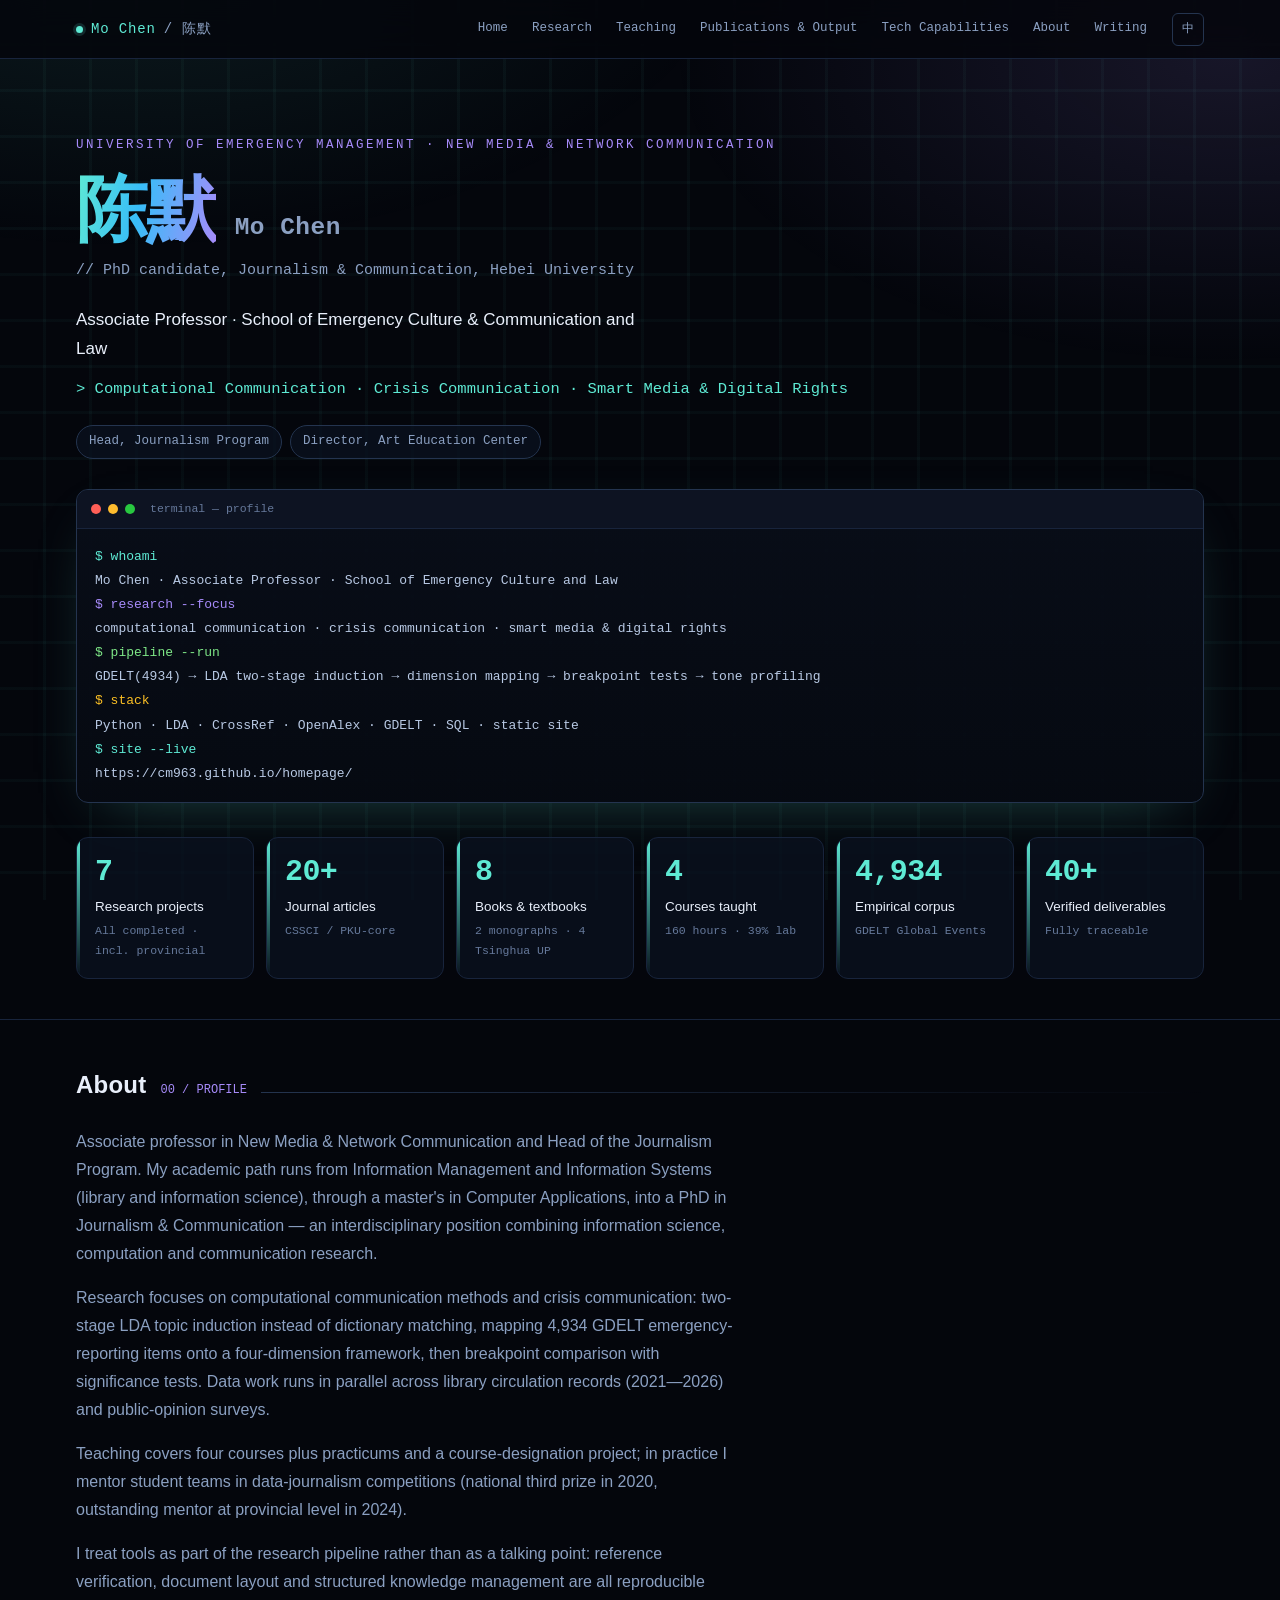
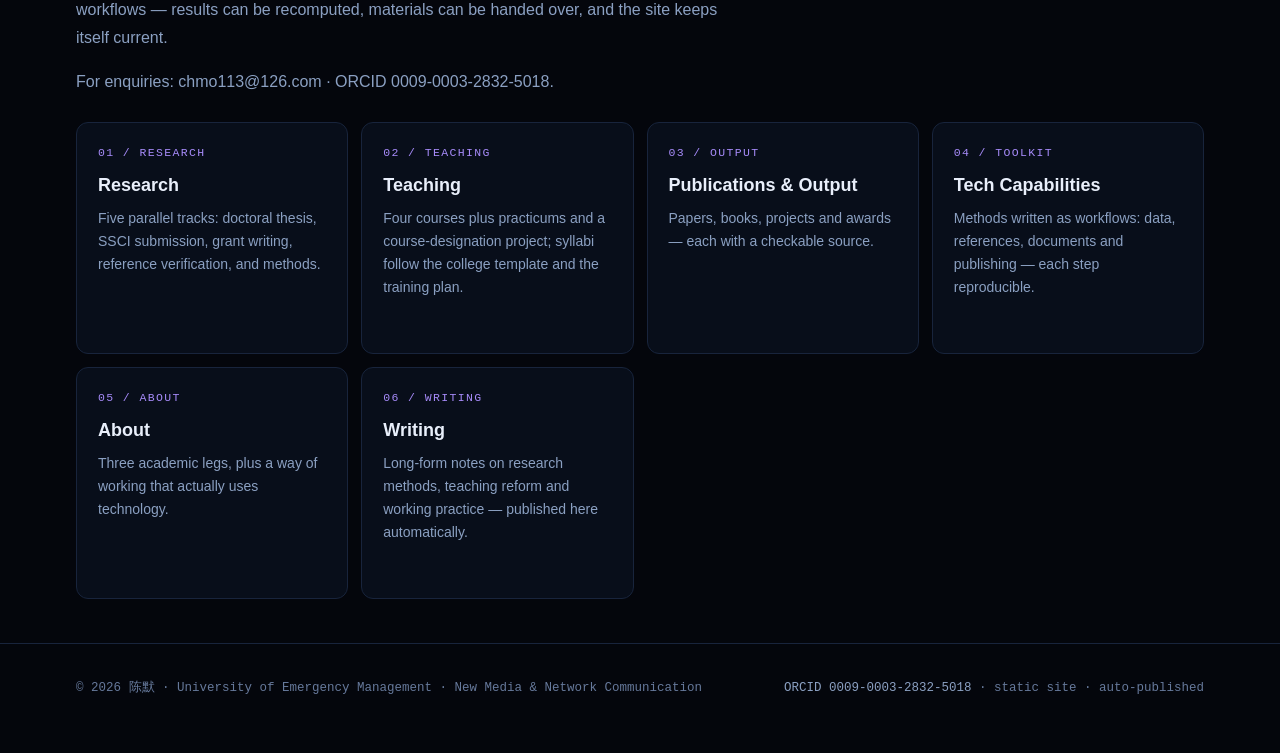
==== commit ead0c6d9: "update homepage 2026-11-11 20:25" ====
--- a/en/index.html
+++ b/en/index.html
@@ -16,7 +16,7 @@
 <nav><a href="../index.html">Home</a><a href="../research.html">Research</a><a href="../teaching.html">Teaching</a><a href="../publications.html">Publications &amp; Output</a><a href="../toolkit.html">Tech Capabilities</a><a href="../about.html">About</a><a href="../posts.html">Writing</a></nav>
 <a class="langbtn" href="../index.html">中</a>
 </div></header>
-<main><section class="hero"><div class="wrap"><div class="eyebrow">University of Emergency Management · New Media &amp; Network Communication</div><h1><em>陈默</em> <span class="en">Mo Chen</span></h1><div class="sub">// PhD candidate, Journalism &amp; Communication, Hebei University</div><p class="role">Associate Professor · School of Emergency Culture &amp; Communication and Law</p><div class="tagline">&gt; Computational Communication · Crisis Communication · Smart Media &amp; Digital Rights</div><div class="chips"><span class="chip">Head, Journalism Program</span><span class="chip">Director, Art Education Center</span></div><div class='term reveal'><div class='bar'><i></i><i></i><i></i><span>terminal — profile</span></div><pre><span class="p">$ whoami</span><br>Mo Chen · Associate Professor · School of Emergency Culture and Law<br><span class="c">$ research --focus</span><br>computational communication · crisis communication · smart media &amp; digital rights<br><span class="s">$ pipeline --run</span><br>GDELT(4934) → LDA two-stage induction → dimension mapping → breakpoint tests → tone profiling<br><span class="k">$ stack</span><br>Python · LDA · CrossRef · OpenAlex · GDELT · SQL · static site<br><span class="p">$ site --live</span><br>https://cm963.github.io/homepage/</pre></div><div class='stats'><div class='stat reveal'><div class='v' data-count='7' data-suffix=''>0</div><div class='l'>Research projects</div><div class='s'>All completed · incl. provincial</div></div><div class='stat reveal'><div class='v' data-count='20' data-suffix='+'>0</div><div class='l'>Journal articles</div><div class='s'>CSSCI / PKU-core</div></div><div class='stat reveal'><div class='v' data-count='8' data-suffix=''>0</div><div class='l'>Books &amp; textbooks</div><div class='s'>2 monographs · 4 Tsinghua UP</div></div><div class='stat reveal'><div class='v' data-count='4' data-suffix=''>0</div><div class='l'>Courses taught</div><div class='s'>160 hours · 39% lab</div></div><div class='stat reveal'><div class='v' data-count='4934' data-suffix=''>0</div><div class='l'>Empirical corpus</div><div class='s'>GDELT Global Events</div></div><div class='stat reveal'><div class='v' data-count='40' data-suffix='+'>0</div><div class='l'>Verified deliverables</div><div class='s'>Fully traceable</div></div></div></div></section><section class="pg"><div class="wrap"><div class="sec-head"><h2>About</h2><span class="n">00 / PROFILE</span><span class="line"></span></div><div class="lead"><p>Associate professor in New Media &amp; Network Communication and Head of the Journalism Program. My academic path runs from Information Management and Information Systems (library and information science), through a master's in Computer Applications, into a PhD in Journalism &amp; Communication — an interdisciplinary position combining information science, computation and communication research.</p><p>Research focuses on computational communication methods and crisis communication: two-stage LDA topic induction instead of dictionary matching, mapping 4,934 GDELT emergency-reporting items onto a four-dimension framework, then breakpoint comparison with significance tests. Data work runs in parallel across library circulation records (2021—2026) and public-opinion surveys.</p><p>Teaching covers four courses plus practicums and a course-designation project; in practice I mentor student teams in data-journalism competitions (national third prize in 2020, outstanding mentor at provincial level in 2024).</p><p>I treat tools as part of the research pipeline rather than as a talking point: reference verification, document layout and structured knowledge management are all reproducible workflows — results can be recomputed, materials can be handed over, and the site keeps itself current.</p></div><div class='navcards'><a class='navcard reveal' href='../research.html'><div class='k'>01 / RESEARCH</div><h3>Research</h3><p>Five parallel tracks: doctoral thesis, SSCI submission, grant writing, reference verification, and methods.</p><div class='go'>→ open</div></a><a class='navcard reveal' href='../teaching.html'><div class='k'>02 / TEACHING</div><h3>Teaching</h3><p>Four courses plus practicums and a course-designation project; syllabi follow the college template and the training plan.</p><div class='go'>→ open</div></a><a class='navcard reveal' href='../publications.html'><div class='k'>03 / OUTPUT</div><h3>Publications &amp; Output</h3><p>Papers, books, projects and awards — each with a checkable source.</p><div class='go'>→ open</div></a><a class='navcard reveal' href='../toolkit.html'><div class='k'>04 / TOOLKIT</div><h3>Tech Capabilities</h3><p>Methods written as workflows: data, references, documents and publishing — each step reproducible.</p><div class='go'>→ open</div></a><a class='navcard reveal' href='../about.html'><div class='k'>05 / ABOUT</div><h3>About</h3><p>Three academic legs, plus a way of working that actually uses technology.</p><div class='go'>→ open</div></a><a class='navcard reveal' href='../posts.html'><div class='k'>06 / WRITING</div><h3>Writing</h3><p>Long-form notes on research methods, teaching reform and working practice — published here automatically.</p><div class='go'>→ open</div></a></div></div></section></main>
+<main><section class="hero"><div class="wrap"><div class="eyebrow">University of Emergency Management · New Media &amp; Network Communication</div><h1><em>陈默</em> <span class="en">Mo Chen</span></h1><div class="sub">// PhD candidate, Journalism &amp; Communication, Hebei University</div><p class="role">Associate Professor · School of Emergency Culture &amp; Communication and Law</p><div class="tagline">&gt; Computational Communication · Crisis Communication · Smart Media &amp; Digital Rights</div><div class="chips"><span class="chip">Head, Journalism Program</span><span class="chip">Director, Art Education Center</span></div><div class='term reveal'><div class='bar'><i></i><i></i><i></i><span>terminal — profile</span></div><pre><span class="p">$ whoami</span><br>Mo Chen · Associate Professor · School of Emergency Culture and Law<br><span class="c">$ research --focus</span><br>computational communication · crisis communication · smart media &amp; digital rights<br><span class="s">$ pipeline --run</span><br>GDELT(4934) → LDA two-stage induction → dimension mapping → breakpoint tests → tone profiling<br><span class="k">$ stack</span><br>Python · LDA · CrossRef · OpenAlex · GDELT · SQL · static site<br><span class="p">$ site --live</span><br>https://cm963.github.io/homepage/</pre></div><div class='stats'><div class='stat reveal'><div class='v' data-count='7' data-suffix=''>0</div><div class='l'>Research projects</div><div class='s'>All completed · incl. provincial</div></div><div class='stat reveal'><div class='v' data-count='20' data-suffix='+'>0</div><div class='l'>Journal articles</div><div class='s'>CSSCI / PKU-core</div></div><div class='stat reveal'><div class='v' data-count='8' data-suffix=''>0</div><div class='l'>Books &amp; textbooks</div><div class='s'>2 monographs · 4 Tsinghua UP</div></div><div class='stat reveal'><div class='v' data-count='4' data-suffix=''>0</div><div class='l'>Courses taught</div><div class='s'>160 hours · 39% lab</div></div><div class='stat reveal'><div class='v' data-count='4934' data-suffix=''>0</div><div class='l'>Empirical corpus</div><div class='s'>GDELT Global Events</div></div><div class='stat reveal'><div class='v' data-count='40' data-suffix='+'>0</div><div class='l'>Verified deliverables</div><div class='s'>Fully traceable</div></div></div></div></section><section class="pg"><div class="wrap"><div class="sec-head"><h2>About</h2><span class="n">00 / PROFILE</span><span class="line"></span></div><div class="lead"><p>Associate professor in New Media &amp; Network Communication and Head of the Journalism Program. My academic path runs from Information Management and Information Systems (library and information science), through a master's in Computer Applications, into a PhD in Journalism &amp; Communication — an interdisciplinary position combining information science, computation and communication research.</p><p>Research focuses on computational communication methods and crisis communication: two-stage LDA topic induction instead of dictionary matching, mapping 4,934 GDELT emergency-reporting items onto a four-dimension framework, then breakpoint comparison with significance tests. Data work runs in parallel across library circulation records (2021—2026) and public-opinion surveys.</p><p>Teaching covers four courses plus practicums and a course-designation project; in practice I mentor student teams in data-journalism competitions (national third prize in 2020, outstanding mentor at provincial level in 2024).</p><p>I treat tools as part of the research pipeline rather than as a talking point: reference verification, document layout and structured knowledge management are all reproducible workflows — results can be recomputed, materials can be handed over, and the site keeps itself current.</p><p>For enquiries: chmo113@126.com · ORCID 0009-0003-2832-5018.</p></div><div class='navcards'><a class='navcard reveal' href='../research.html'><div class='k'>01 / RESEARCH</div><h3>Research</h3><p>Five parallel tracks: doctoral thesis, SSCI submission, grant writing, reference verification, and methods.</p><div class='go'>→ open</div></a><a class='navcard reveal' href='../teaching.html'><div class='k'>02 / TEACHING</div><h3>Teaching</h3><p>Four courses plus practicums and a course-designation project; syllabi follow the college template and the training plan.</p><div class='go'>→ open</div></a><a class='navcard reveal' href='../publications.html'><div class='k'>03 / OUTPUT</div><h3>Publications &amp; Output</h3><p>Papers, books, projects and awards — each with a checkable source.</p><div class='go'>→ open</div></a><a class='navcard reveal' href='../toolkit.html'><div class='k'>04 / TOOLKIT</div><h3>Tech Capabilities</h3><p>Methods written as workflows: data, references, documents and publishing — each step reproducible.</p><div class='go'>→ open</div></a><a class='navcard reveal' href='../about.html'><div class='k'>05 / ABOUT</div><h3>About</h3><p>Three academic legs, plus a way of working that actually uses technology.</p><div class='go'>→ open</div></a><a class='navcard reveal' href='../posts.html'><div class='k'>06 / WRITING</div><h3>Writing</h3><p>Long-form notes on research methods, teaching reform and working practice — published here automatically.</p><div class='go'>→ open</div></a></div></div></section></main>
 <footer><div class="wrap">
 <span>© 2026 陈默 · University of Emergency Management · New Media &amp; Network Communication</span>
 <span><a href="https://orcid.org/0009-0003-2832-5018">ORCID 0009-0003-2832-5018</a> · static site · auto-published</span>
